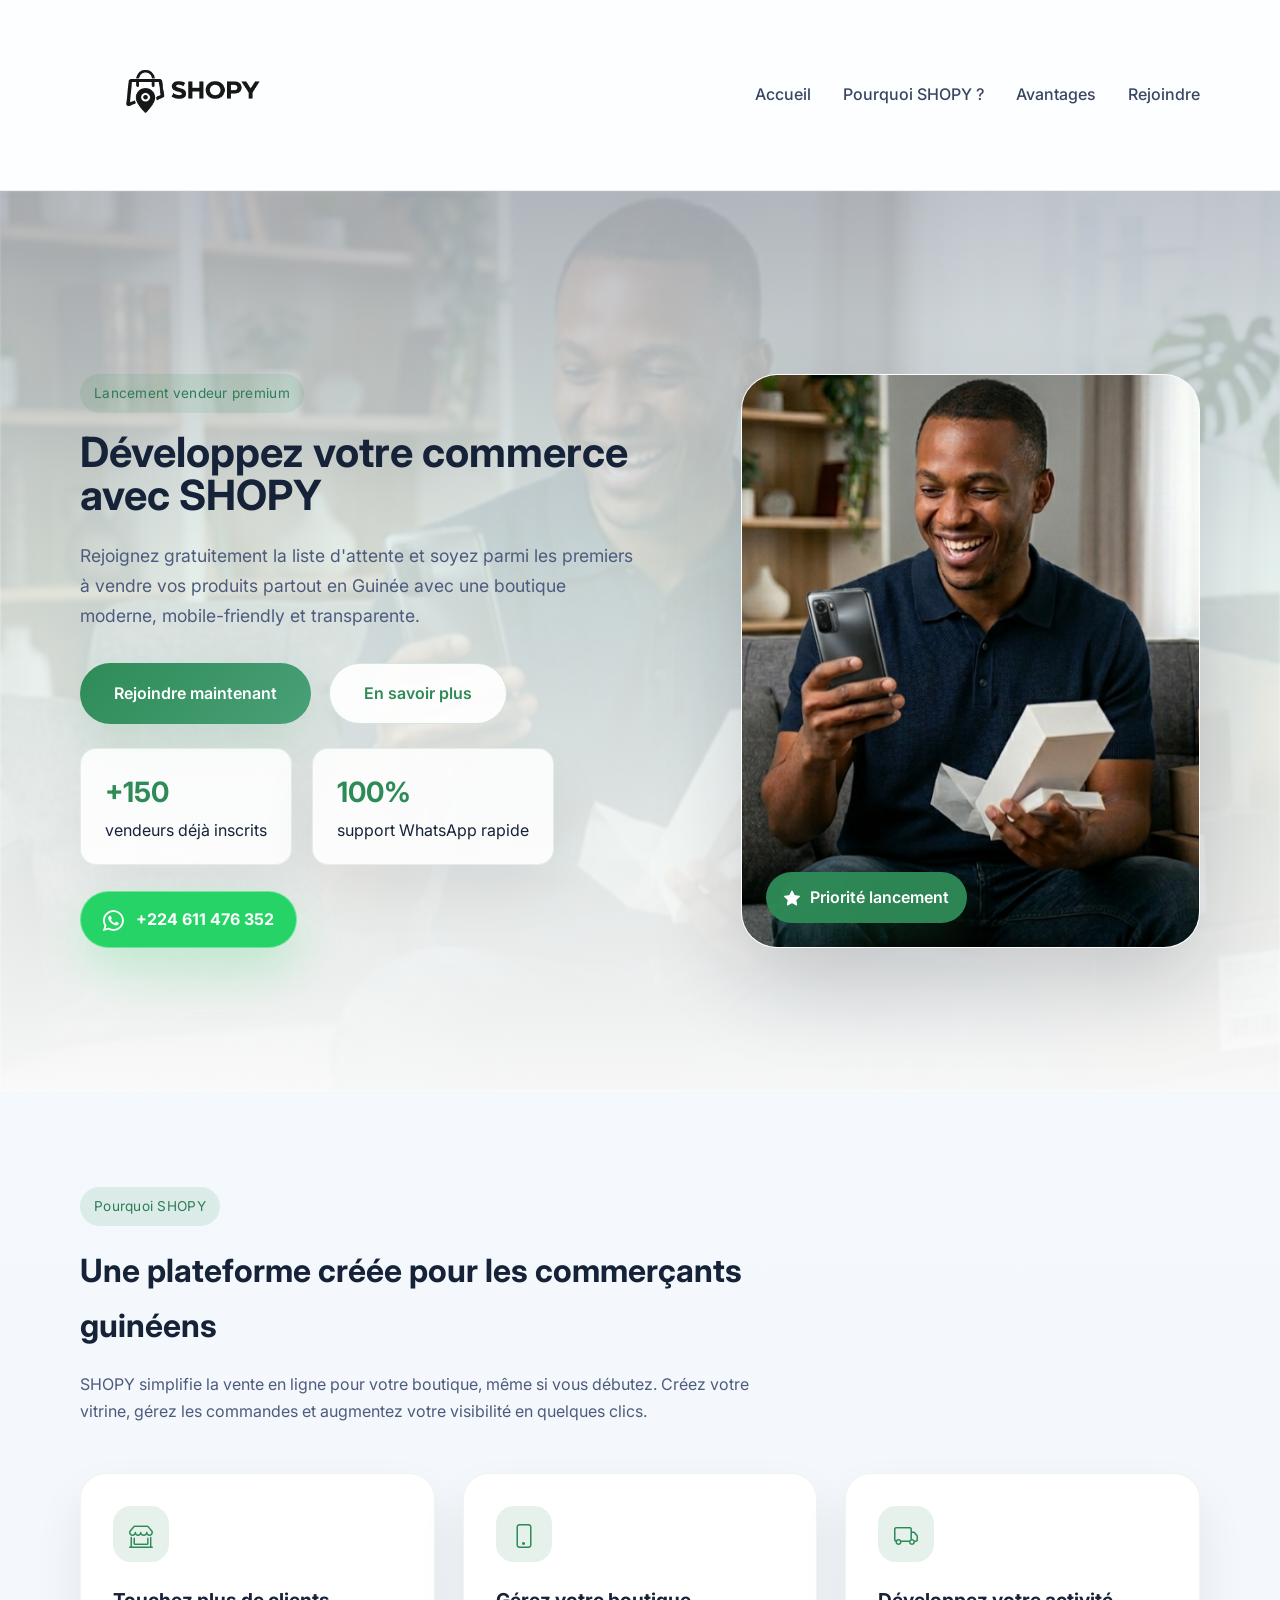
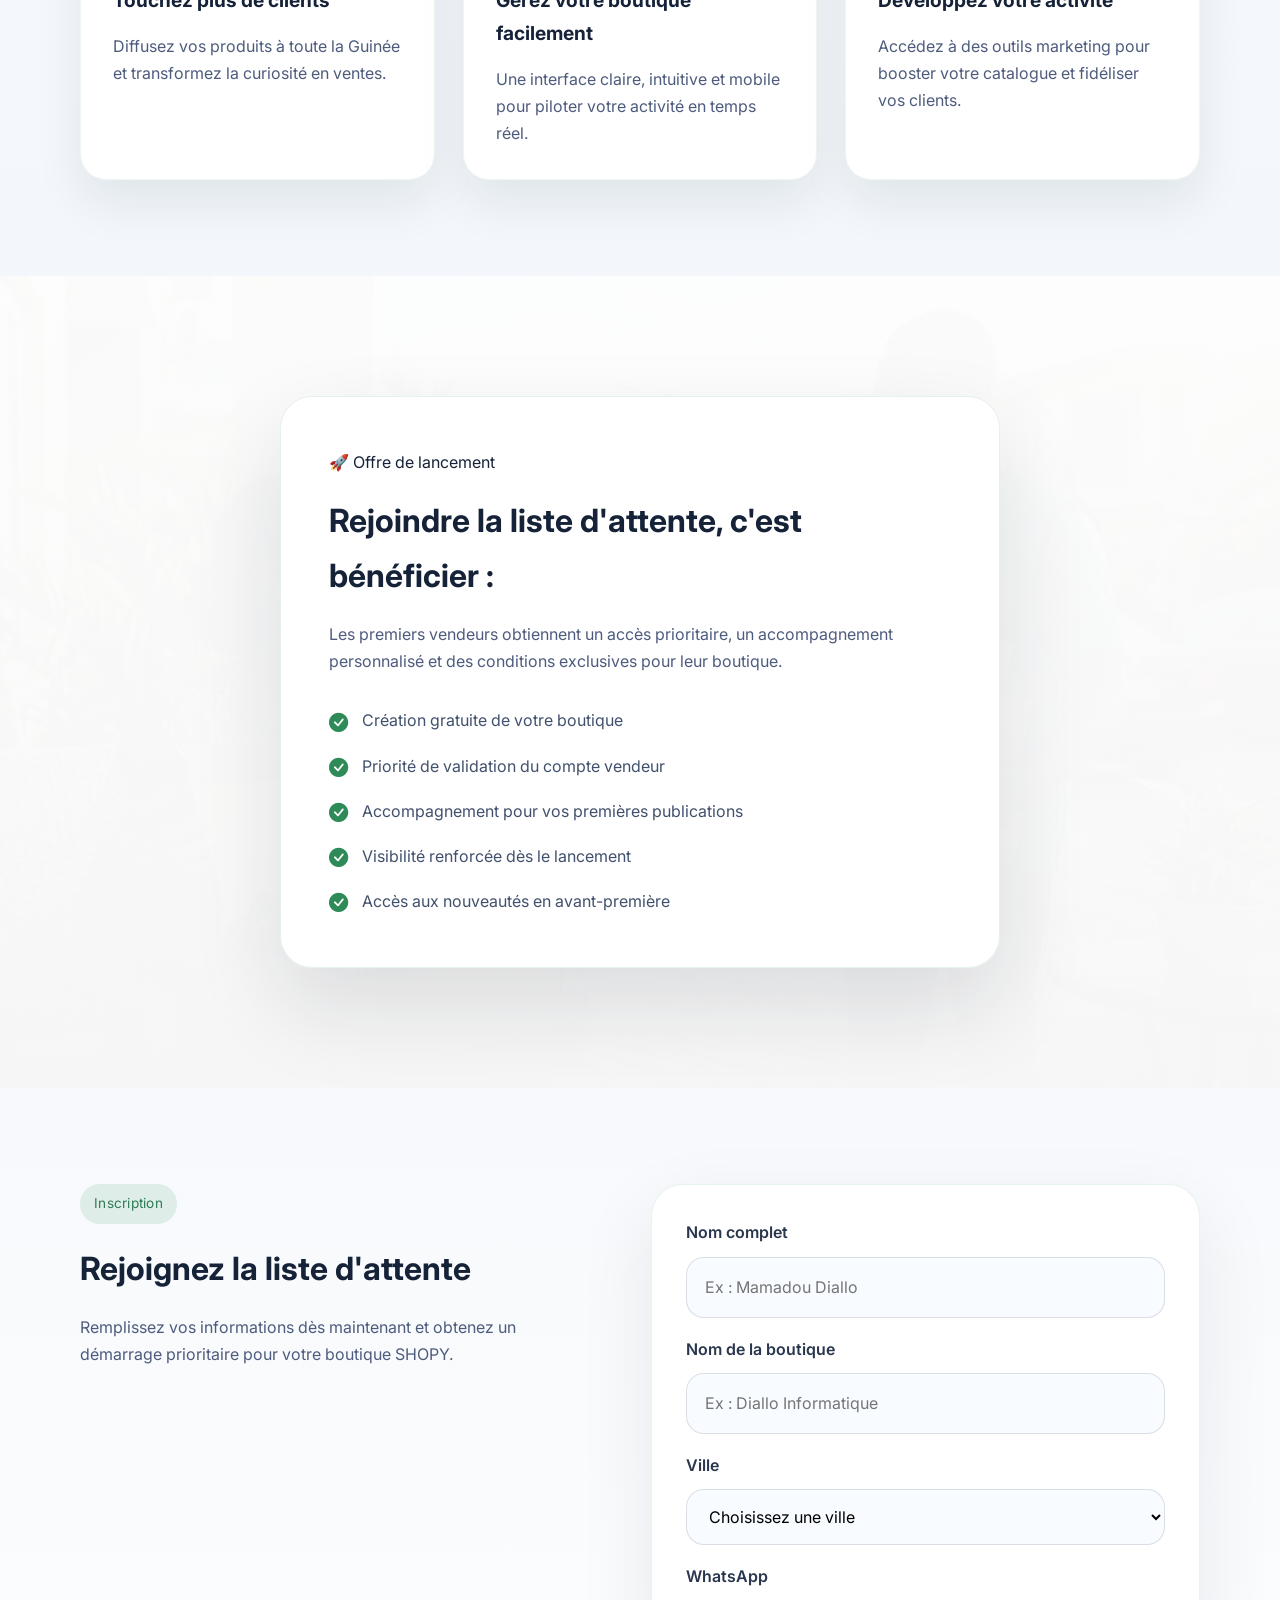
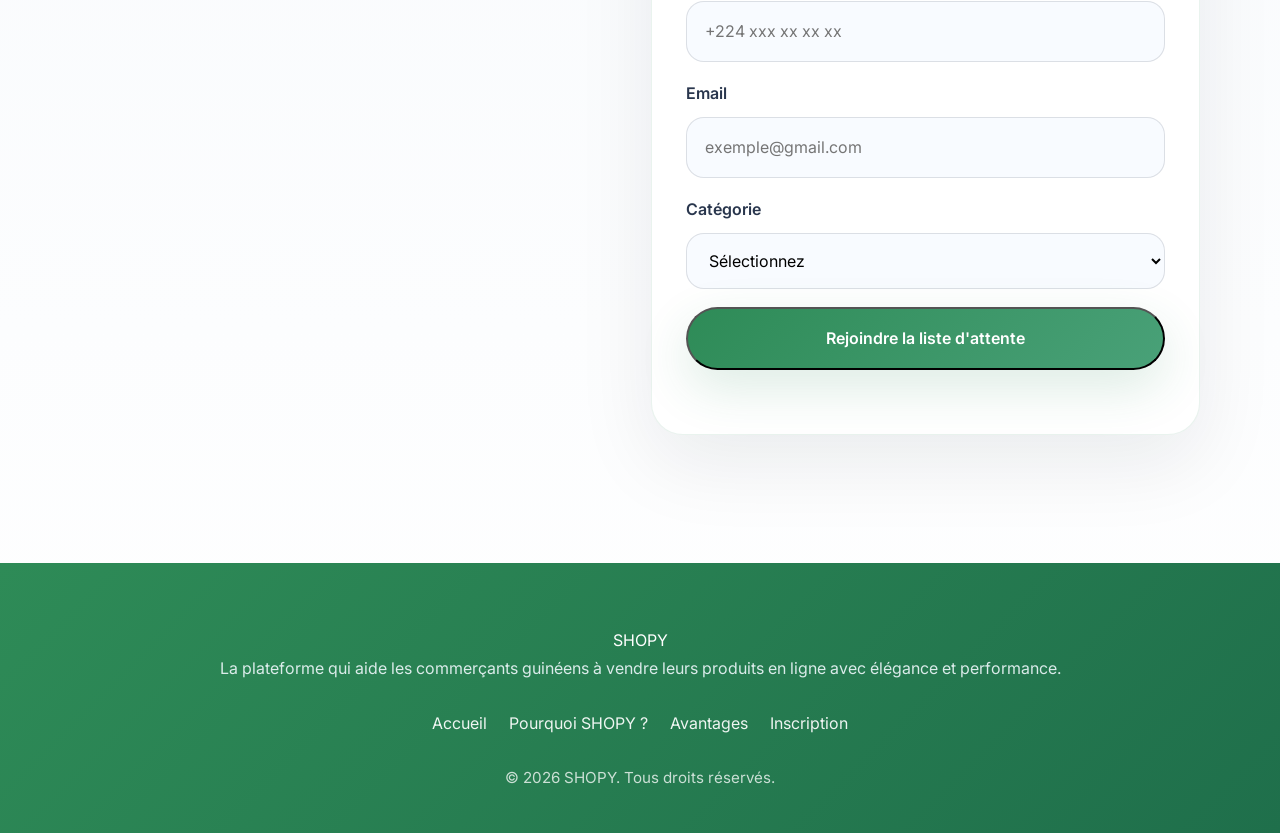
==== index.html @ 55292520 "commit" ====
<!DOCTYPE html>
<html lang="fr">
<head>
    <meta charset="UTF-8">
    <meta name="viewport" content="width=device-width, initial-scale=1.0">
    <title>SHOPY - Liste d'attente des vendeurs</title>

    <!-- Google Fonts -->
    <link rel="preconnect" href="https://fonts.googleapis.com">
    <link rel="preconnect" href="https://fonts.gstatic.com" crossorigin>
    <link href="https://fonts.googleapis.com/css2?family=Inter:wght@400;500;600;700;800&display=swap" rel="stylesheet">

    <!-- Bootstrap Icons -->
    <link rel="stylesheet" href="https://cdn.jsdelivr.net/npm/bootstrap-icons@1.13.1/font/bootstrap-icons.min.css" crossorigin="anonymous">

    <!-- CSS -->
    <link rel="stylesheet" href="style.css">
</head>
<body>

    <header class="site-header">
        <div class="container header-inner">
            <a href="#hero" class="brand">
                <img src="images/logo2.png" alt="SHOPY logo" class="brand-logo">
            </a>

            <nav class="nav-links" id="navLinks">
                <a href="#hero">Accueil</a>
                <a href="#about">Pourquoi SHOPY ?</a>
                <a href="#benefits">Avantages</a>
                <a href="#join">Rejoindre</a>
            </nav>

            <button class="menu-toggle" id="menuToggle" aria-label="Ouvrir le menu">
                <i class="bi bi-list"></i>
            </button>
        </div>
    </header>

    <main>
        <section id="hero" class="hero section-hero">
            <div class="hero-overlay"></div>
            <div class="container hero-inner">
                <div class="hero-copy">
                    <span class="eyebrow">Lancement vendeur premium</span>
                    <h1>Développez votre commerce avec SHOPY</h1>
                    <p>Rejoignez gratuitement la liste d'attente et soyez parmi les premiers à vendre vos produits partout en Guinée avec une boutique moderne, mobile-friendly et transparente.</p>
                    <div class="hero-actions reveal">
                        <a href="#join" class="btn btn-primary">Rejoindre maintenant</a>
                        <a href="#about" class="btn btn-secondary">En savoir plus</a>
                    </div>
                    <div class="hero-metrics reveal">
                        <div>
                            <strong>+150</strong>
                            vendeurs déjà inscrits
                        </div>
                        <div>
                            <strong>100%</strong>
                            support WhatsApp rapide
                        </div>
                    </div>
                    <a href="https://wa.me/224611476352" target="_blank" class="whatsapp-link reveal">
                        <i class="bi bi-whatsapp"></i>
                        +224 611 476 352
                    </a>
                </div>
                <div class="hero-visual">
                    <div class="hero-card">
                        <img src="images/vendeur.jpg" alt="Vendeur SHOPY" loading="lazy">
                        <div class="hero-card-tag"><i class="bi bi-star-fill"></i> Priorité lancement</div>
                    </div>
                </div>
            </div>
        </section>

        <section id="about" class="about section-pad">
            <div class="container about-inner">
                <div class="section-head">
                    <span class="eyebrow">Pourquoi SHOPY</span>
                    <h2>Une plateforme créée pour les commerçants guinéens</h2>
                    <p>SHOPY simplifie la vente en ligne pour votre boutique, même si vous débutez. Créez votre vitrine, gérez les commandes et augmentez votre visibilité en quelques clics.</p>
                </div>

                <div class="cards-grid">
                    <article class="feature-card reveal">
                        <div class="feature-icon"><i class="bi bi-shop-window"></i></div>
                        <h3>Touchez plus de clients</h3>
                        <p>Diffusez vos produits à toute la Guinée et transformez la curiosité en ventes.</p>
                    </article>
                    <article class="feature-card reveal">
                        <div class="feature-icon"><i class="bi bi-phone"></i></div>
                        <h3>Gérez votre boutique facilement</h3>
                        <p>Une interface claire, intuitive et mobile pour piloter votre activité en temps réel.</p>
                    </article>
                    <article class="feature-card reveal">
                        <div class="feature-icon"><i class="bi bi-truck"></i></div>
                        <h3>Développez votre activité</h3>
                        <p>Accédez à des outils marketing pour booster votre catalogue et fidéliser vos clients.</p>
                    </article>
                </div>
            </div>
        </section>

        <section id="benefits" class="benefits section-bleed">
            <div class="benefits-overlay"></div>
            <div class="container benefits-inner">
                <div class="benefits-card reveal">
                    <span class="badge">🚀 Offre de lancement</span>
                    <h2>Rejoindre la liste d'attente, c'est bénéficier :</h2>
                    <p>Les premiers vendeurs obtiennent un accès prioritaire, un accompagnement personnalisé et des conditions exclusives pour leur boutique.</p>
                    <ul class="benefits-list">
                        <li><i class="bi bi-check-circle-fill"></i> Création gratuite de votre boutique</li>
                        <li><i class="bi bi-check-circle-fill"></i> Priorité de validation du compte vendeur</li>
                        <li><i class="bi bi-check-circle-fill"></i> Accompagnement pour vos premières publications</li>
                        <li><i class="bi bi-check-circle-fill"></i> Visibilité renforcée dès le lancement</li>
                        <li><i class="bi bi-check-circle-fill"></i> Accès aux nouveautés en avant-première</li>
                    </ul>
                </div>
            </div>
        </section>

        <section id="join" class="join section-pad">
            <div class="container join-inner">
                <div class="join-copy">
                    <span class="eyebrow">Inscription</span>
                    <h2>Rejoignez la liste d'attente</h2>
                    <p>Remplissez vos informations dès maintenant et obtenez un démarrage prioritaire pour votre boutique SHOPY.</p>
                </div>

                <form id="sellerForm" class="join-form reveal">
                    <div class="form-row">
                        <label for="fullname">Nom complet</label>
                        <input type="text" id="fullname" placeholder="Ex : Mamadou Diallo" required>
                    </div>
                    <div class="form-row">
                        <label for="shopname">Nom de la boutique</label>
                        <input type="text" id="shopname" placeholder="Ex : Diallo Informatique">
                    </div>
                    <div class="form-row">
                        <label for="city">Ville</label>
                        <select id="city">
                            <option value="">Choisissez une ville</option>
                            <option>Conakry</option>
                            <option>Mamou</option>
                            <option>Kankan</option>
                            <option>Kindia</option>
                            <option>Labé</option>
                            <option>N'Zérékoré</option>
                            <option>Faranah</option>
                            <option>Boké</option>
                        </select>
                    </div>
                    <div class="form-row">
                        <label for="whatsapp">WhatsApp</label>
                        <input type="tel" id="whatsapp" placeholder="+224 xxx xx xx xx">
                    </div>
                    <div class="form-row">
                        <label for="email">Email</label>
                        <input type="email" id="email" placeholder="exemple@gmail.com" required>
                    </div>
                    <div class="form-row">
                        <label for="category">Catégorie</label>
                        <select id="category">
                            <option value="">Sélectionnez</option>
                            <option>Informatique</option>
                            <option>Téléphones</option>
                            <option>Mode</option>
                            <option>Beauté</option>
                            <option>Maison</option>
                            <option>Alimentation</option>
                            <option>Autres</option>
                        </select>
                    </div>
                    <button type="submit" class="btn btn-primary">Rejoindre la liste d'attente</button>
                    <p id="message" class="form-message"></p>
                </form>
            </div>
        </section>
    </main>

    <footer class="site-footer">
        <div class="container footer-inner">
            <div>
                <a href="#hero" class="brand invert">SHOPY</a>
                <p>La plateforme qui aide les commerçants guinéens à vendre leurs produits en ligne avec élégance et performance.</p>
            </div>
            <div class="footer-links">
                <a href="#hero">Accueil</a>
                <a href="#about">Pourquoi SHOPY ?</a>
                <a href="#benefits">Avantages</a>
                <a href="#join">Inscription</a>
            </div>
            <p class="copyright">© 2026 SHOPY. Tous droits réservés.</p>
        </div>
    </footer>

    <script src="script.js"></script>
    <script src="firebase-config.js"></script>
</body>
</html>
---- style.css ----
/* RESET */

* {
    margin: 0;
    padding: 0;
    box-sizing: border-box;
}

html {
    scroll-behavior: smooth;
}

body {
    font-family: 'Inter', sans-serif;
    background: linear-gradient(180deg, #f6fbff 0%, #f3f7fb 50%, #ffffff 100%);
    color: #152238;
    line-height: 1.7;
}

img {
    max-width: 100%;
    display: block;
}

a {
    color: inherit;
    text-decoration: none;
}

button,
input,
select {
    font: inherit;
}

.bi {
    font-family: 'bootstrap-icons' !important;
    font-style: normal;
    font-weight: normal;
    font-variant: normal;
    text-transform: none;
    line-height: 1;
    display: inline-block;
    vertical-align: -0.125em;
    text-rendering: optimizeLegibility;
}

.container {
    width: min(1120px, calc(100% - 40px));
    margin: 0 auto;
}

.section-pad {
    padding: 96px 0;
}

.section-head {
    max-width: 720px;
    margin-bottom: 48px;
}

.eyebrow {
    display: inline-flex;
    align-items: center;
    gap: 10px;
    background: rgba(46, 139, 87, 0.12);
    color: #2f7c56;
    padding: 8px 14px;
    border-radius: 999px;
    font-size: 0.85rem;
    letter-spacing: 0.02em;
    margin-bottom: 18px;
}

h1,
h2,
h3 {
    font-weight: 700;
}

h1 {
    font-size: clamp(2.6rem, 3vw, 4.5rem);
    line-height: 1.04;
}

h2 {
    font-size: clamp(2rem, 2.4vw, 3rem);
    margin-bottom: 18px;
}

h3 {
    font-size: 1.2rem;
    margin-bottom: 16px;
}

p {
    color: #4d5b7d;
}

.btn {
    display: inline-flex;
    align-items: center;
    justify-content: center;
    border-radius: 999px;
    font-weight: 600;
    transition: transform 0.2s ease, box-shadow 0.2s ease, background-color 0.2s ease;
}

.btn:hover {
    transform: translateY(-1px);
}

.reveal {
    opacity: 0;
    transform: translateY(30px);
    transition: opacity 1.5s ease, transform 1.5s ease;
}

.reveal.active {
    opacity: 1;
    transform: translateY(0);
}

.btn-primary {
    background: linear-gradient(135deg, #2e8b57 0%, #49a178 100%);
    color: #fff;
    padding: 16px 34px;
    box-shadow: 0 18px 50px rgba(46, 139, 87, 0.16);
}

.btn-secondary {
    border: 1px solid rgba(46, 139, 87, 0.2);
    color: #2e8b57;
    padding: 16px 34px;
    background: rgba(255, 255, 255, 0.92);
}

.site-header {
    position: sticky;
    top: 0;
    z-index: 20;
    backdrop-filter: blur(16px);
    background: rgba(255, 255, 255, 0.76);
    border-bottom: 1px solid rgba(15, 23, 42, 0.06);
}

.header-inner {
    display: flex;
    align-items: center;
    justify-content: space-between;
    gap: 24px;
    padding: 20px 0;
}

.brand {
    display: inline-flex;
    align-items: center;
    justify-content: flex-start;
}

.brand-logo {
    height: 150px;
    width: auto;
    display: block;
}

.brand span {
    color: #2e8b57;
}

.brand.invert {
    color: #fff;
}

.nav-links {
    display: flex;
    align-items: center;
    gap: 32px;
    flex-wrap: wrap;
}

.nav-links a {
    font-weight: 500;
    color: #394561;
    transition: color 0.2s ease;
}

.nav-links a:hover {
    color: #2e8b57;
}

.menu-toggle {
    display: none;
    border: none;
    background: transparent;
    color: #2e8b57;
    font-size: 1.7rem;
    cursor: pointer;
}

.section-hero {
    position: relative;
    overflow: hidden;
    min-height: 100vh;
    display: grid;
    place-items: center;
    padding: 120px 0 80px;
    background: linear-gradient(180deg, rgba(15, 23, 42, 0.08) 0%, rgba(255,255,255,0.32) 40%, rgba(255,255,255,0.92) 100%);
}

.section-hero::before {
    content: '';
    position: absolute;
    inset: 0;
    background-image: url('images/vendeur.jpg');
    background-size: cover;
    background-position: center;
    opacity: 0.16;
    filter: saturate(1.1) blur(1px);
}

.hero-overlay {
    position: absolute;
    inset: 0;
    background: linear-gradient(180deg, rgba(15, 23, 42, 0.18), rgba(46, 139, 87, 0.08) 40%, rgba(255, 255, 255, 0.8));
}

.hero-inner {
    position: relative;
    display: grid;
    grid-template-columns: 1.2fr 0.9fr;
    gap: 48px;
    align-items: center;
}

.hero-copy {
    max-width: 620px;
}

.hero-copy p {
    font-size: 1.1rem;
    margin: 24px 0 32px;
    max-width: 560px;
}

.hero-actions {
    display: flex;
    flex-wrap: wrap;
    gap: 18px;
    margin-bottom: 24px;
}

.hero-metrics {
    display: flex;
    flex-wrap: wrap;
    gap: 20px;
}

.hero-metrics div {
    min-width: 180px;
    padding: 20px 24px;
    background: rgba(255, 255, 255, 0.86);
    border-radius: 16px;
    border: 1px solid rgba(46, 139, 87, 0.12);
    box-shadow: 0 24px 60px rgba(15, 23, 42, 0.06);
}

.whatsapp-link {
    display: inline-flex;
    align-items: center;
    gap: 12px;
    margin-top: 26px;
    color: #fff;
    background: #25d366;
    padding: 14px 22px;
    border-radius: 999px;
    font-weight: 700;
    box-shadow: 0 22px 50px rgba(37, 211, 102, 0.24);
    border: 1px solid rgba(255,255,255,0.35);
    width: fit-content;
}

.whatsapp-link i {
    font-size: 1.3rem;
}

.whatsapp-link:hover {
    transform: translateY(-1px);
}

.hero-metrics strong {
    display: block;
    font-size: 1.75rem;
    color: #2e8b57;
}

.hero-visual {
    display: flex;
    justify-content: center;
}

.hero-card {
    position: relative;
    width: min(100%, 460px);
    border-radius: 36px;
    overflow: hidden;
    box-shadow: 0 35px 90px rgba(15, 23, 42, 0.18);
    border: 1px solid rgba(255,255,255,0.85);
    background: linear-gradient(180deg, rgba(255,255,255,0.75), rgba(255,255,255,0.62));
}

.hero-card img {
    width: 100%;
    height: auto;
    object-fit: cover;
    aspect-ratio: 4 / 5;
}

.hero-card-tag {
    position: absolute;
    left: 24px;
    bottom: 24px;
    display: inline-flex;
    align-items: center;
    gap: 10px;
    padding: 12px 18px;
    background: rgba(46, 139, 87, 0.96);
    color: #fff;
    border-radius: 999px;
    font-weight: 600;
    box-shadow: 0 20px 40px rgba(46, 139, 87, 0.18);
}

.about {
    position: relative;
}

.cards-grid {
    display: grid;
    grid-template-columns: repeat(3, minmax(220px, 1fr));
    gap: 28px;
}

.feature-card {
    padding: 32px;
    background: #ffffff;
    border-radius: 26px;
    border: 1px solid rgba(46, 139, 87, 0.08);
    box-shadow: 0 24px 48px rgba(15, 23, 42, 0.08);
}

.feature-icon {
    width: 56px;
    height: 56px;
    display: grid;
    place-items: center;
    margin-bottom: 22px;
    border-radius: 18px;
    color: #2e8b57;
    background: rgba(46, 139, 87, 0.12);
    font-size: 1.5rem;
}

.benefits {
    position: relative;
    overflow: hidden;
}

.benefits::before {
    content: '';
    position: absolute;
    inset: 0;
    background-image: url('images/fond2.jpg');
    background-size: cover;
    background-position: center;
    opacity: 0.2;
    filter: brightness(0.8);
}

.benefits-overlay {
    position: absolute;
    inset: 0;
    background: linear-gradient(180deg, rgba(255,255,255,0.9), rgba(250,250,250,0.92));
}

.benefits-inner {
    position: relative;
    padding: 120px 0;
    display: grid;
    place-items: center;
}

.benefits-card {
    max-width: 720px;
    padding: 52px 48px;
    border-radius: 32px;
    background: rgba(255,255,255,0.94);
    border: 1px solid rgba(46, 139, 87, 0.12);
    box-shadow: 0 40px 90px rgba(15, 23, 42, 0.12);
}

.benefits-card h2 {
    margin-top: 18px;
}

.benefits-list {
    list-style: none;
    margin-top: 32px;
    display: grid;
    gap: 18px;
}

.benefits-list li {
    display: flex;
    align-items: center;
    gap: 14px;
    font-size: 1rem;
    color: #41506d;
}

.benefits-list i {
    color: #2e8b57;
    font-size: 1.2rem;
}

.join-inner {
    display: grid;
    grid-template-columns: 1fr 1.05fr;
    gap: 48px;
    align-items: start;
    padding: 0 0 32px;
}

.join-copy {
    max-width: 460px;
}

.join-form {
    display: grid;
    gap: 18px;
    background: #fff;
    border-radius: 32px;
    padding: 34px;
    box-shadow: 0 28px 80px rgba(15, 23, 42, 0.08);
    border: 1px solid rgba(46, 139, 87, 0.1);
}

.form-row {
    display: grid;
    gap: 10px;
}

.form-row label {
    font-weight: 600;
    color: #29364d;
}

.form-row input,
.form-row select {
    width: 100%;
    padding: 16px 18px;
    border-radius: 18px;
    border: 1px solid rgba(15, 23, 42, 0.12);
    background: #f8fbff;
    transition: border-color 0.2s ease, box-shadow 0.2s ease;
}

.form-row input:focus,
.form-row select:focus {
    outline: none;
    border-color: #2e8b57;
    box-shadow: 0 0 0 4px rgba(46, 139, 87, 0.12);
}

.form-message {
    margin-top: 12px;
    color: #2e8b57;
    font-weight: 600;
}

.site-footer {
    padding: 64px 0 42px;
    background: linear-gradient(135deg, #2e8b57 0%, #1f6f4b 100%);
    color: #f4fbff;
}

.footer-inner {
    display: grid;
    gap: 28px;
    text-align: center;
}

.site-footer p {
    color: rgba(244, 251, 255, 0.88);
}

.footer-links {
    display: flex;
    justify-content: center;
    flex-wrap: wrap;
    gap: 22px;
}

.footer-links a {
    color: rgba(255, 255, 255, 0.92);
}

.footer-links a:hover {
    text-decoration: underline;
}

footer .copyright {
    font-size: 0.95rem;
    color: rgba(255, 255, 255, 0.76);
}

@media (max-width: 1080px) {
    .hero-inner {
        grid-template-columns: 1fr;
        gap: 34px;
    }

    .join-inner {
        grid-template-columns: 1fr;
    }
}

@media (max-width: 860px) {
    .cards-grid {
        grid-template-columns: repeat(2, minmax(220px, 1fr));
    }
}

@media (max-width: 720px) {
    .container {
        width: min(100%, calc(100% - 30px));
    }

    .header-inner {
        padding: 18px 0;
    }

    .nav-links {
        position: fixed;
        inset: 70px 0 auto 0;
        flex-direction: column;
        align-items: stretch;
        gap: 0;
        padding: 16px 24px;
        background: rgba(255, 255, 255, 0.98);
        border-top: 1px solid rgba(15, 23, 42, 0.08);
        display: none;
        box-shadow: 0 20px 70px rgba(15, 23, 42, 0.12);
    }

    .nav-links.active {
        display: flex;
    }

    .nav-links a {
        padding: 16px 0;
        border-bottom: 1px solid rgba(15, 23, 42, 0.07);
    }

    .menu-toggle {
        display: inline-flex;
    }

    .hero {
        padding-top: 96px;
    }

    .feature-card {
        padding: 26px;
    }

    .cards-grid {
        grid-template-columns: 1fr;
    }

    .btn {
        width: 100%;
    }
}

@media (max-width: 520px) {
    .hero-metrics {
        flex-direction: column;
    }

    .hero-metrics div {
        width: 100%;
    }

    .hero-card {
        border-radius: 28px;
    }

    .benefits-card,
    .join-form {
        padding: 28px;
    }
}


.card:hover .icon i{

    transform:scale(1.15);

}

.card h3{

    margin-bottom:15px;
    color:#2e8b57;

}

.card p{

    color:#555;
    line-height:1.6;

}
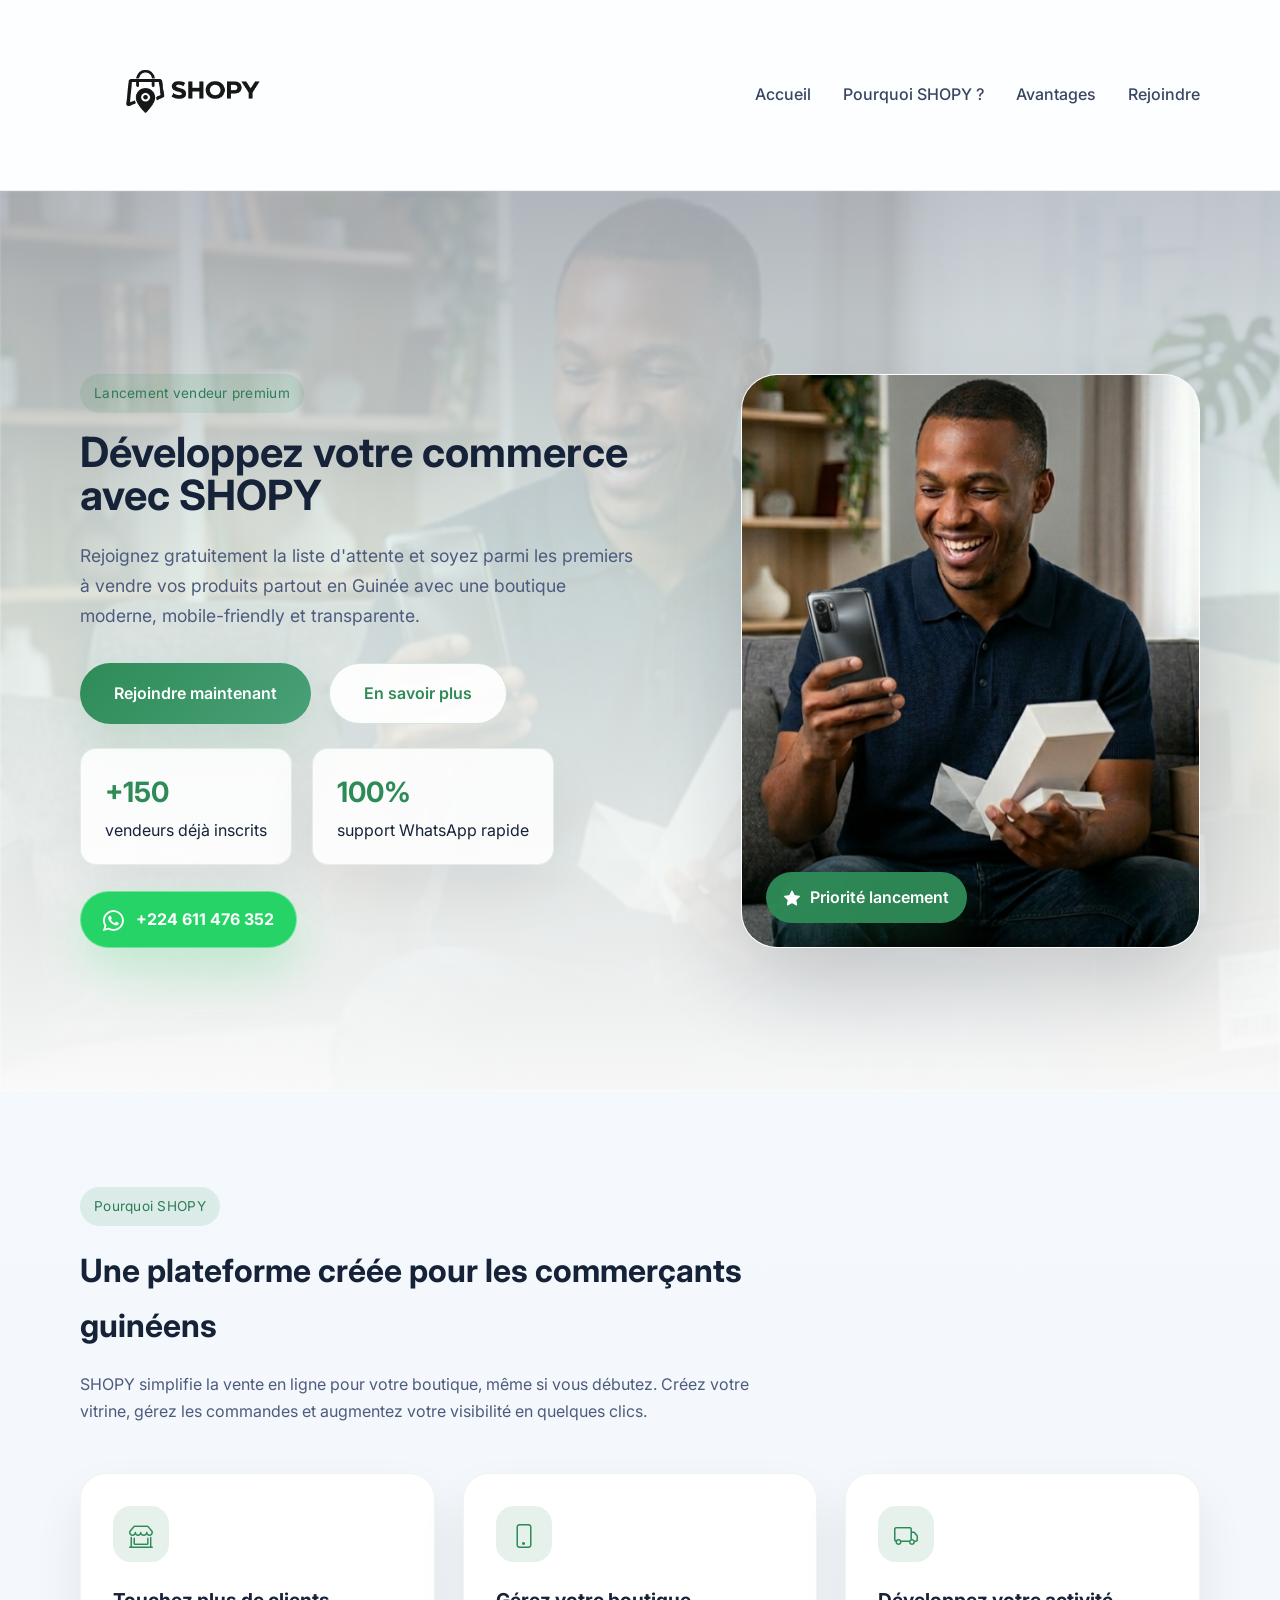
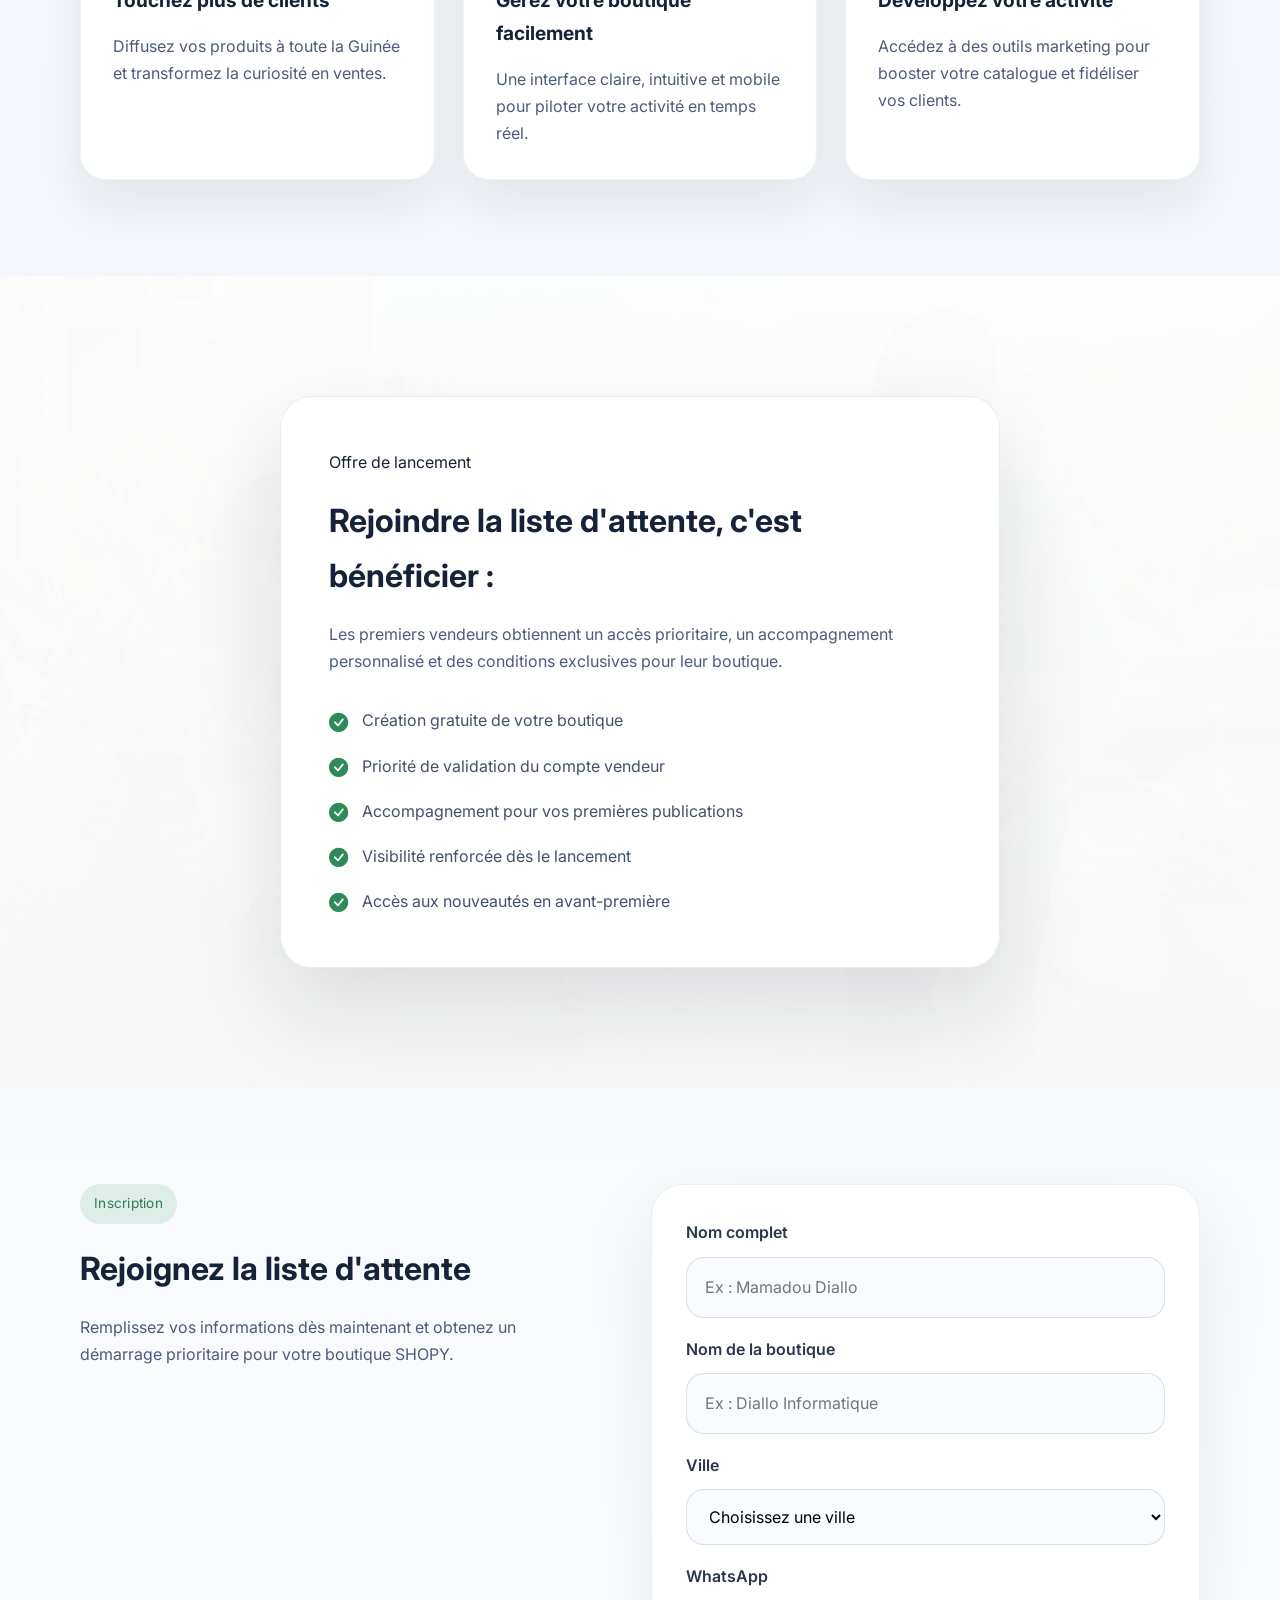
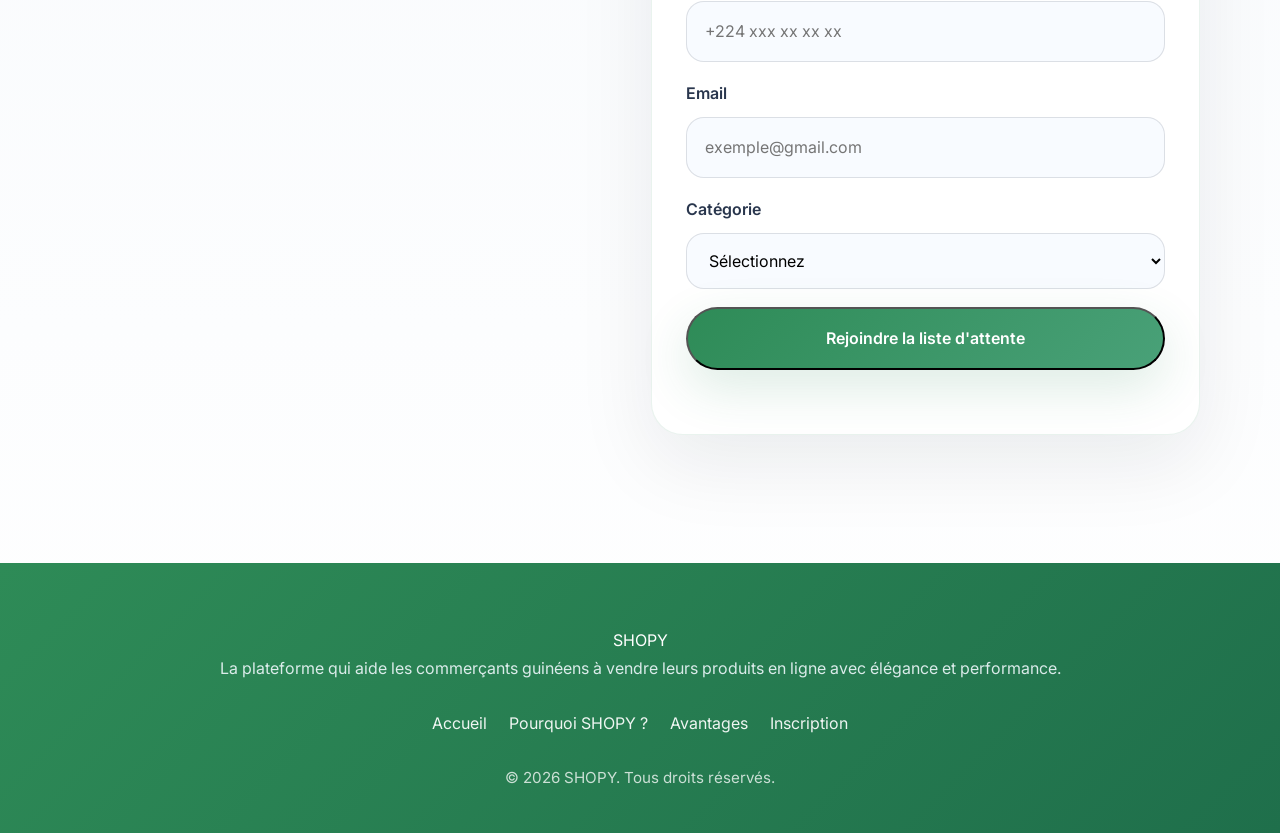
==== commit 84035eaf: "Intégration de Formspree pour les formulaires" ====
--- a/index.html
+++ b/index.html
@@ -105,7 +105,7 @@
             <div class="benefits-overlay"></div>
             <div class="container benefits-inner">
                 <div class="benefits-card reveal">
-                    <span class="badge">🚀 Offre de lancement</span>
+                    <span class="badge">Offre de lancement</span>
                     <h2>Rejoindre la liste d'attente, c'est bénéficier :</h2>
                     <p>Les premiers vendeurs obtiennent un accès prioritaire, un accompagnement personnalisé et des conditions exclusives pour leur boutique.</p>
                     <ul class="benefits-list">
@@ -195,6 +195,5 @@
     </footer>
 
     <script src="script.js"></script>
-    <script src="firebase-config.js"></script>
 </body>
 </html>
